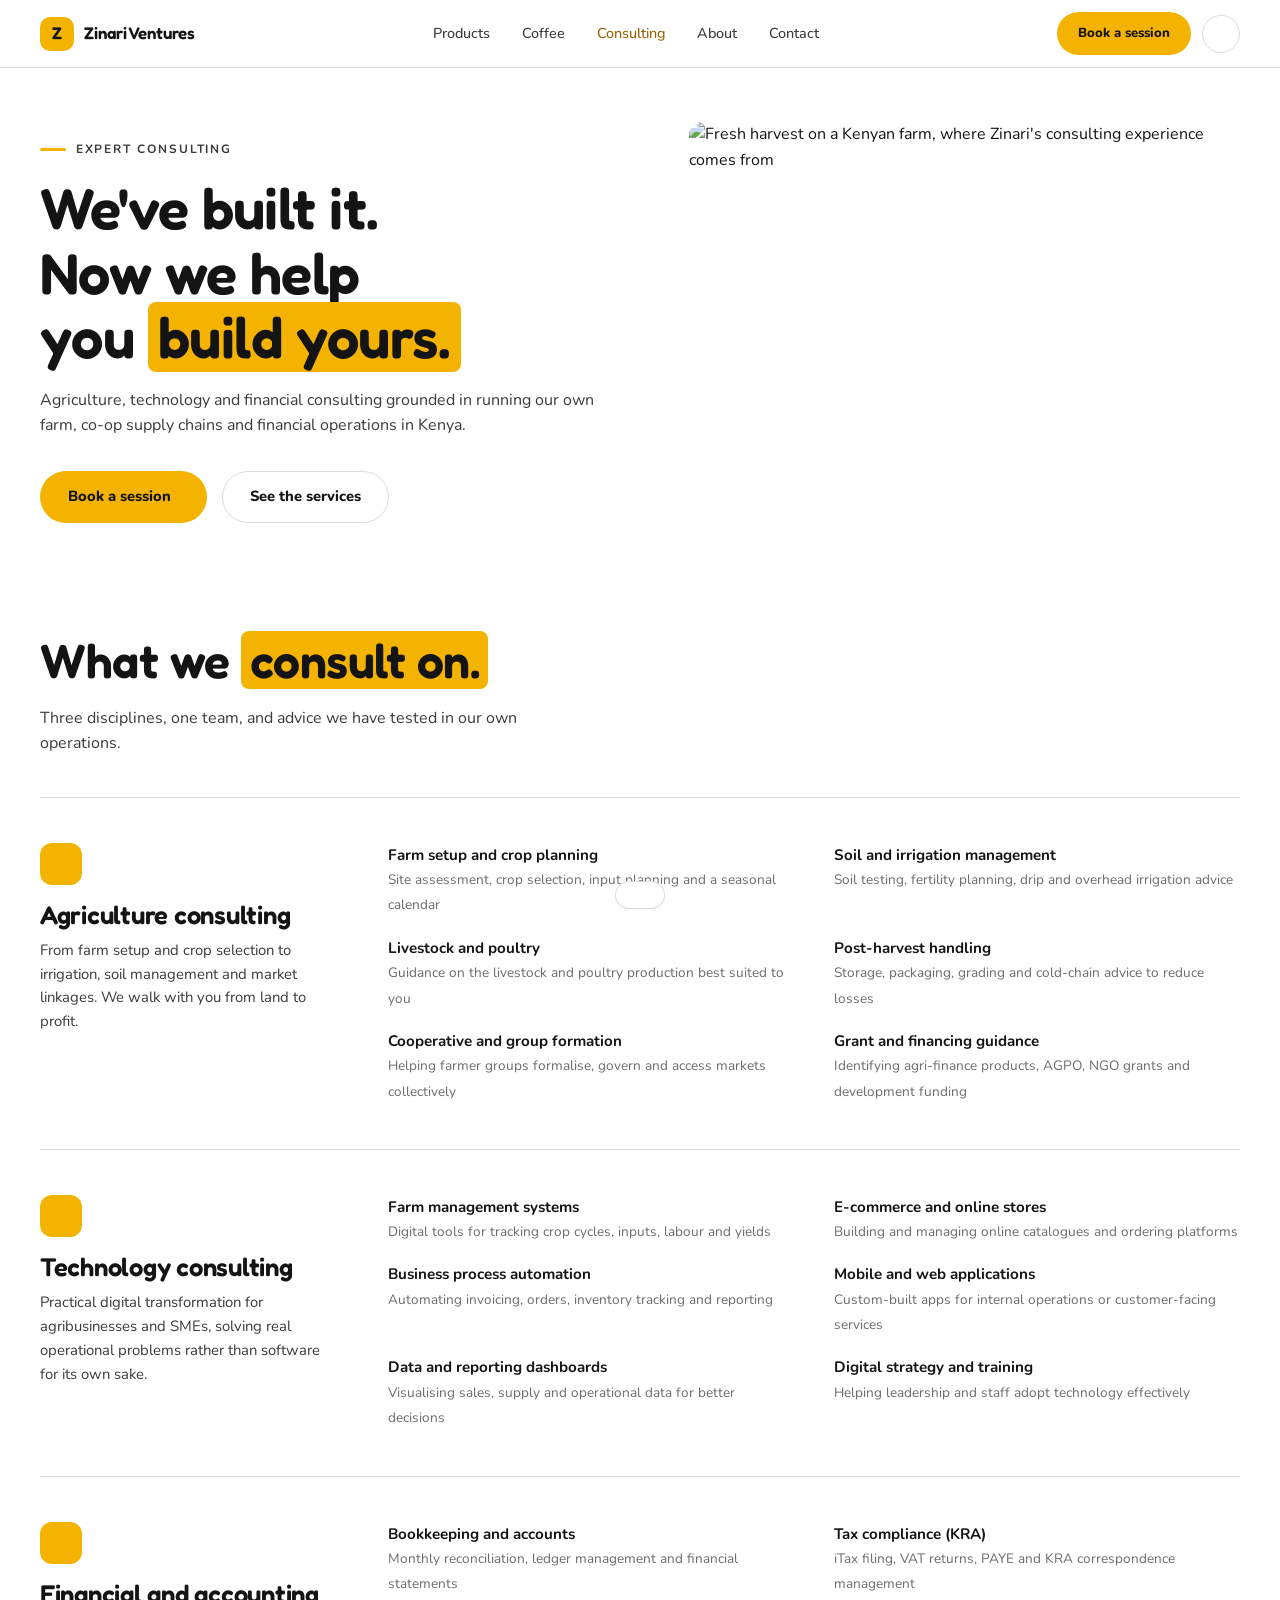
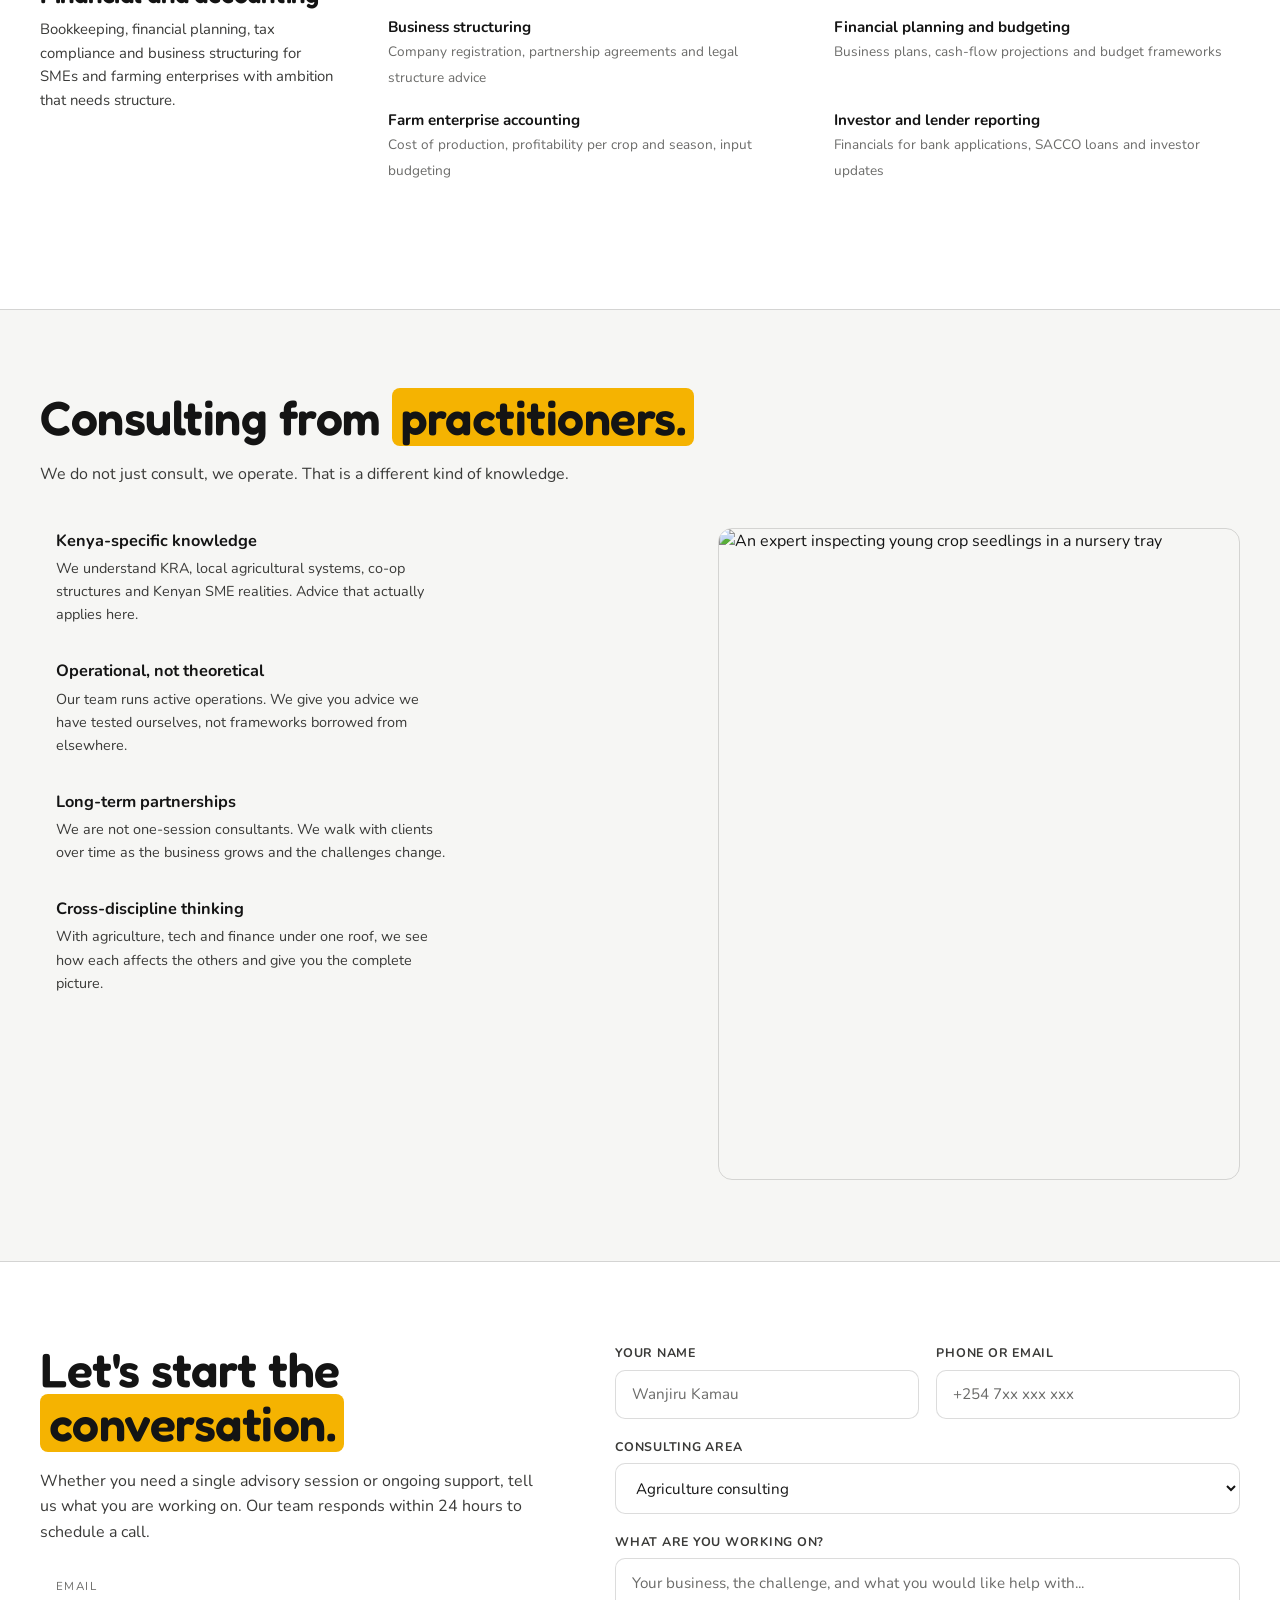
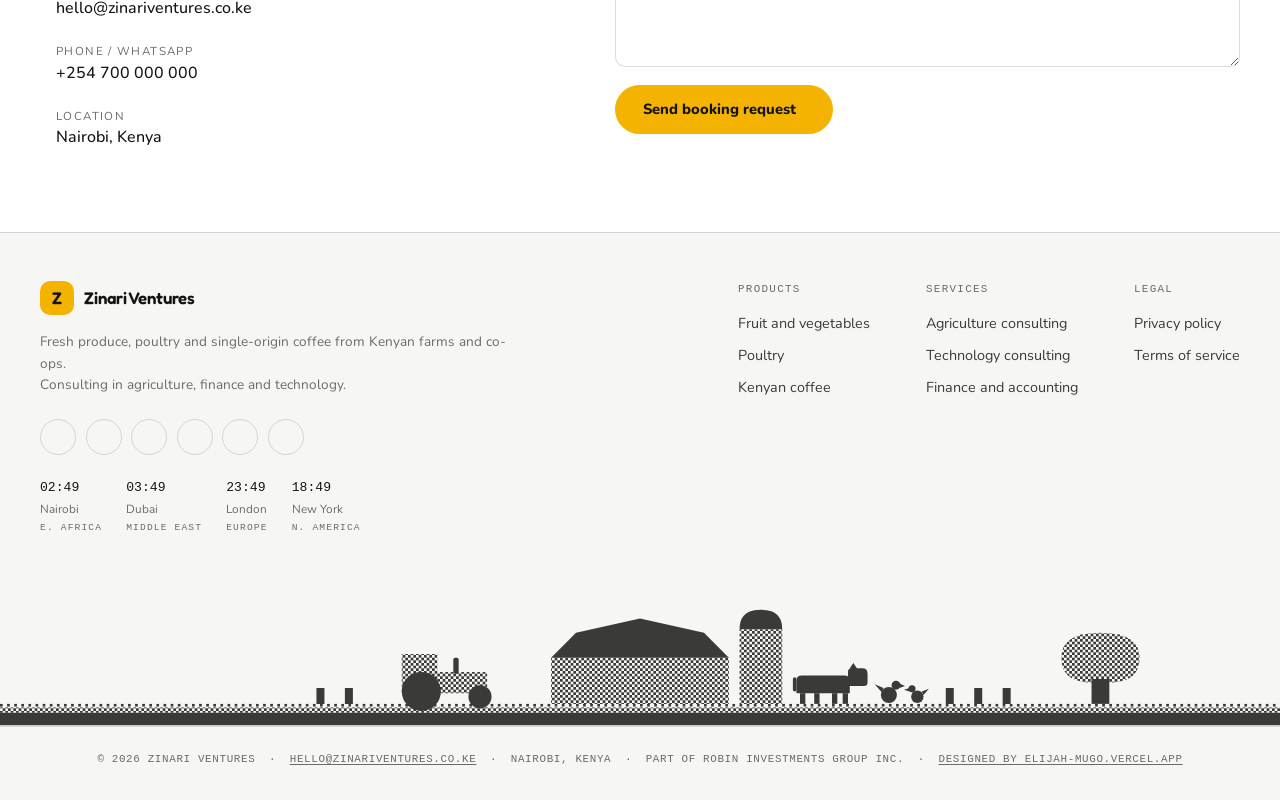
==== consulting.html @ 69c1999b "Zinari Ventures site: produce, coffee, consulting and shop pages Single-brand site with color-adapti" ====
<!DOCTYPE html>
<html lang="en" data-theme="light">
<head>
<meta charset="UTF-8">
<meta name="viewport" content="width=device-width, initial-scale=1.0">
<title>Expert Consulting | Zinari Ventures</title>
<meta name="description" content="Agriculture, technology and financial consulting from practitioners. Zinari Ventures runs its own farm, co-op supply chains and financial operations in Kenya.">
<meta property="og:title" content="Expert Consulting | Zinari Ventures">
<meta property="og:description" content="Agriculture, technology and financial consulting grounded in real Kenyan agribusiness experience.">
<link rel="icon" href="data:image/svg+xml,%3Csvg xmlns='http://www.w3.org/2000/svg' viewBox='0 0 32 32'%3E%3Crect width='32' height='32' rx='8' fill='%23141414'/%3E%3Ctext x='16' y='22' font-family='Georgia' font-size='18' fill='%23F5B301' text-anchor='middle'%3EZ%3C/text%3E%3C/svg%3E">
<link rel="preconnect" href="https://fonts.googleapis.com">
<link rel="preconnect" href="https://fonts.gstatic.com" crossorigin>
<link href="https://fonts.googleapis.com/css2?family=Anton&family=Fredoka:wght@500;600;700&family=Nunito:wght@400;600;700;800&display=swap" rel="stylesheet">
<script src="https://unpkg.com/@phosphor-icons/web"></script>
<link rel="stylesheet" href="styles.css">
</head>
<body>

<!-- NAV -->
<nav class="topbar">
  <div class="wrap nav-inner">
    <a href="index.html" class="nav-logo">
      <div class="nav-logo-mark">Z</div>
      <span class="nav-logo-text">Zinari Ventures</span>
    </a>
    <ul class="nav-links">
      <li><a href="products.html">Products</a></li>
      <li><a href="index.html#coffee">Coffee</a></li>
      <li><a href="consulting.html" class="active">Consulting</a></li>
      <li><a href="index.html#about">About</a></li>
      <li><a href="index.html#contact">Contact</a></li>
    </ul>
    <div class="nav-actions">
      <a href="#book" class="btn btn-fill" style="padding:0.6rem 1.25rem;font-size:0.82rem;">Book a session</a>
      <button class="icon-btn" onclick="toggleTheme()" aria-label="Toggle light and dark theme"><i class="ph ph-sun" id="themeIcon"></i></button>
      <button class="icon-btn hamburger" onclick="toggleMenu()" aria-label="Open menu"><i class="ph ph-list"></i></button>
    </div>
  </div>
</nav>

<div class="mobile-menu" id="mobileMenu">
  <a href="products.html">Products</a>
  <a href="index.html#coffee">Coffee</a>
  <a href="consulting.html">Consulting</a>
  <a href="index.html#about">About</a>
  <a href="index.html#contact">Contact</a>
</div>

<!-- PAGE HERO -->
<header class="page-hero" id="top">
  <div class="wrap page-hero-grid">
    <div>
      <div class="eyebrow rise">Expert consulting</div>
      <h1 class="rise">We've built it. Now we help you <span class="tick">build yours.</span></h1>
      <p class="lede rise">Agriculture, technology and financial consulting grounded in running our own farm, co-op supply chains and financial operations in Kenya.</p>
      <div class="hero-cta rise" style="display:flex;gap:0.9rem;margin-top:2rem;flex-wrap:wrap;">
        <a href="#book" class="btn btn-fill">Book a session <i class="ph ph-arrow-right"></i></a>
        <a href="#services" class="btn btn-ghost">See the services</a>
      </div>
    </div>
    <div class="page-hero-media rise">
      <img src="https://images.unsplash.com/photo-1669196741160-8fc1c0ca925b?auto=format&fit=crop&w=1200&h=900&q=80" alt="Fresh harvest on a Kenyan farm, where Zinari's consulting experience comes from">
    </div>
  </div>
</header>

<!-- DISCIPLINES -->
<section id="services" style="padding-top:clamp(2rem,5vh,3.5rem);">
  <div class="wrap">
    <h2 class="reveal">What we <span class="tick">consult on.</span></h2>
    <p class="lede reveal">Three disciplines, one team, and advice we have tested in our own operations.</p>
    <div style="margin-top:2.5rem;">
      <div class="disc reveal">
        <div class="disc-head">
          <span class="acc-icon"><i class="ph ph-plant"></i></span>
          <h2>Agriculture consulting</h2>
          <p>From farm setup and crop selection to irrigation, soil management and market linkages. We walk with you from land to profit.</p>
        </div>
        <div class="svc-grid">
          <div class="svc"><strong>Farm setup and crop planning</strong><span>Site assessment, crop selection, input planning and a seasonal calendar</span></div>
          <div class="svc"><strong>Soil and irrigation management</strong><span>Soil testing, fertility planning, drip and overhead irrigation advice</span></div>
          <div class="svc"><strong>Livestock and poultry</strong><span>Guidance on the livestock and poultry production best suited to you</span></div>
          <div class="svc"><strong>Post-harvest handling</strong><span>Storage, packaging, grading and cold-chain advice to reduce losses</span></div>
          <div class="svc"><strong>Cooperative and group formation</strong><span>Helping farmer groups formalise, govern and access markets collectively</span></div>
          <div class="svc"><strong>Grant and financing guidance</strong><span>Identifying agri-finance products, AGPO, NGO grants and development funding</span></div>
        </div>
      </div>
      <div class="disc reveal">
        <div class="disc-head">
          <span class="acc-icon"><i class="ph ph-laptop"></i></span>
          <h2>Technology consulting</h2>
          <p>Practical digital transformation for agribusinesses and SMEs, solving real operational problems rather than software for its own sake.</p>
        </div>
        <div class="svc-grid">
          <div class="svc"><strong>Farm management systems</strong><span>Digital tools for tracking crop cycles, inputs, labour and yields</span></div>
          <div class="svc"><strong>E-commerce and online stores</strong><span>Building and managing online catalogues and ordering platforms</span></div>
          <div class="svc"><strong>Business process automation</strong><span>Automating invoicing, orders, inventory tracking and reporting</span></div>
          <div class="svc"><strong>Mobile and web applications</strong><span>Custom-built apps for internal operations or customer-facing services</span></div>
          <div class="svc"><strong>Data and reporting dashboards</strong><span>Visualising sales, supply and operational data for better decisions</span></div>
          <div class="svc"><strong>Digital strategy and training</strong><span>Helping leadership and staff adopt technology effectively</span></div>
        </div>
      </div>
      <div class="disc reveal">
        <div class="disc-head">
          <span class="acc-icon"><i class="ph ph-calculator"></i></span>
          <h2>Financial and accounting</h2>
          <p>Bookkeeping, financial planning, tax compliance and business structuring for SMEs and farming enterprises with ambition that needs structure.</p>
        </div>
        <div class="svc-grid">
          <div class="svc"><strong>Bookkeeping and accounts</strong><span>Monthly reconciliation, ledger management and financial statements</span></div>
          <div class="svc"><strong>Tax compliance (KRA)</strong><span>iTax filing, VAT returns, PAYE and KRA correspondence management</span></div>
          <div class="svc"><strong>Business structuring</strong><span>Company registration, partnership agreements and legal structure advice</span></div>
          <div class="svc"><strong>Financial planning and budgeting</strong><span>Business plans, cash-flow projections and budget frameworks</span></div>
          <div class="svc"><strong>Farm enterprise accounting</strong><span>Cost of production, profitability per crop and season, input budgeting</span></div>
          <div class="svc"><strong>Investor and lender reporting</strong><span>Financials for bank applications, SACCO loans and investor updates</span></div>
        </div>
      </div>
    </div>
  </div>
</section>

<!-- WHY US -->
<section class="band">
  <div class="wrap">
    <h2 class="reveal">Consulting from <span class="tick">practitioners.</span></h2>
    <p class="lede reveal">We do not just consult, we operate. That is a different kind of knowledge.</p>
    <div class="why-split">
      <div class="why-grid">
        <div class="why reveal"><i class="ph ph-globe-hemisphere-east"></i><div><strong>Kenya-specific knowledge</strong><p>We understand KRA, local agricultural systems, co-op structures and Kenyan SME realities. Advice that actually applies here.</p></div></div>
        <div class="why reveal"><i class="ph ph-wrench"></i><div><strong>Operational, not theoretical</strong><p>Our team runs active operations. We give you advice we have tested ourselves, not frameworks borrowed from elsewhere.</p></div></div>
        <div class="why reveal"><i class="ph ph-users-three"></i><div><strong>Long-term partnerships</strong><p>We are not one-session consultants. We walk with clients over time as the business grows and the challenges change.</p></div></div>
        <div class="why reveal"><i class="ph ph-circles-three-plus"></i><div><strong>Cross-discipline thinking</strong><p>With agriculture, tech and finance under one roof, we see how each affects the others and give you the complete picture.</p></div></div>
      </div>
      <div class="why-media reveal">
        <img src="https://images.unsplash.com/photo-1530836369250-ef72a3f5cda8?auto=format&fit=crop&w=900&h=1100&q=80" alt="An expert inspecting young crop seedlings in a nursery tray" loading="lazy">
      </div>
    </div>
  </div>
</section>

<!-- BOOKING -->
<section id="book">
  <div class="wrap book-grid">
    <div>
      <h2 class="reveal">Let's start the <span class="tick">conversation.</span></h2>
      <p class="lede reveal">Whether you need a single advisory session or ongoing support, tell us what you are working on. Our team responds within 24 hours to schedule a call.</p>
      <div class="contact-list reveal">
        <div class="contact-item"><i class="ph ph-envelope-simple"></i><div><small>Email</small><span>hello@zinariventures.co.ke</span></div></div>
        <div class="contact-item"><i class="ph ph-whatsapp-logo"></i><div><small>Phone / WhatsApp</small><span>+254 700 000 000</span></div></div>
        <div class="contact-item"><i class="ph ph-map-pin"></i><div><small>Location</small><span>Nairobi, Kenya</span></div></div>
      </div>
    </div>
    <form class="reveal" onsubmit="return handleBooking(event)">
      <div class="form-row">
        <div class="field" id="b-f-name">
          <label for="b-name">Your name</label>
          <input id="b-name" type="text" placeholder="Wanjiru Kamau" autocomplete="name">
          <span class="err">Please enter your name.</span>
        </div>
        <div class="field" id="b-f-contact">
          <label for="b-contact">Phone or email</label>
          <input id="b-contact" type="text" placeholder="+254 7xx xxx xxx" autocomplete="tel">
          <span class="err">We need a way to reach you.</span>
        </div>
      </div>
      <div class="field">
        <label for="b-area">Consulting area</label>
        <select id="b-area">
          <option>Agriculture consulting</option>
          <option>Technology consulting</option>
          <option>Financial and accounting</option>
          <option>Not sure yet</option>
        </select>
      </div>
      <div class="field">
        <label for="b-message">What are you working on?</label>
        <textarea id="b-message" rows="4" placeholder="Your business, the challenge, and what you would like help with..."></textarea>
      </div>
      <button type="submit" class="btn btn-fill" style="align-self:flex-start;">Send booking request <i class="ph ph-paper-plane-tilt"></i></button>
    </form>
  </div>
</section>

<!-- FOOTER -->
<footer>
  <div class="wrap ftr-top">
    <div class="ftr-brand">
      <a href="index.html" class="nav-logo">
        <div class="nav-logo-mark">Z</div>
        <span class="nav-logo-text">Zinari Ventures</span>
      </a>
      <div>
        <p class="ftr-note">Fresh produce, poultry and single-origin coffee from Kenyan farms and co-ops.</p>
        <p class="ftr-note">Consulting in agriculture, finance and technology.</p>
      </div>
      <div class="ftr-social" aria-label="Social media">
        <a href="#" aria-label="Facebook"><i class="ph ph-facebook-logo"></i></a>
        <a href="#" aria-label="Instagram"><i class="ph ph-instagram-logo"></i></a>
        <a href="#" aria-label="X"><i class="ph ph-x-logo"></i></a>
        <a href="#" aria-label="TikTok"><i class="ph ph-tiktok-logo"></i></a>
        <a href="#" aria-label="LinkedIn"><i class="ph ph-linkedin-logo"></i></a>
        <a href="https://wa.me/254700000000" target="_blank" rel="noopener" aria-label="WhatsApp"><i class="ph ph-whatsapp-logo"></i></a>
      </div>
      <ul class="ftr-clocks" aria-label="Local time in our markets">
        <li class="ftr-clock">
          <span class="clock-time" data-tz="Africa/Nairobi">--:--</span>
          <span class="clock-city">Nairobi</span>
          <span class="clock-zone">E. Africa</span>
        </li>
        <li class="ftr-clock">
          <span class="clock-time" data-tz="Asia/Dubai">--:--</span>
          <span class="clock-city">Dubai</span>
          <span class="clock-zone">Middle East</span>
        </li>
        <li class="ftr-clock">
          <span class="clock-time" data-tz="Europe/London">--:--</span>
          <span class="clock-city">London</span>
          <span class="clock-zone">Europe</span>
        </li>
        <li class="ftr-clock">
          <span class="clock-time" data-tz="America/New_York">--:--</span>
          <span class="clock-city">New York</span>
          <span class="clock-zone">N. America</span>
        </li>
      </ul>
    </div>
    <nav class="ftr-cols" aria-label="Footer">
      <div class="ftr-col">
        <span class="ftr-label">Products</span>
        <a href="products.html">Fruit and vegetables</a>
        <a href="products.html">Poultry</a>
        <a href="index.html#coffee">Kenyan coffee</a>
      </div>
      <div class="ftr-col">
        <span class="ftr-label">Services</span>
        <a href="#services">Agriculture consulting</a>
        <a href="#services">Technology consulting</a>
        <a href="#services">Finance and accounting</a>
      </div>
      <div class="ftr-col">
        <span class="ftr-label">Legal</span>
        <a href="pages/privacy.html">Privacy policy</a>
        <a href="pages/terms.html">Terms of service</a>
      </div>
    </nav>
  </div>
  <div class="ftr-scene" aria-hidden="true">
    <svg viewBox="0 0 1440 160" preserveAspectRatio="xMidYMax slice" xmlns="http://www.w3.org/2000/svg" role="presentation" focusable="false">
      <defs>
        <pattern id="dz50" width="6" height="6" patternUnits="userSpaceOnUse">
          <rect width="3" height="3" fill="currentColor"/><rect x="3" y="3" width="3" height="3" fill="currentColor"/>
        </pattern>
        <pattern id="dz25" width="8" height="8" patternUnits="userSpaceOnUse">
          <rect width="3" height="3" fill="currentColor"/>
        </pattern>
      </defs>
      <rect x="0" y="134" width="1440" height="6" fill="url(#dz25)"/>
      <rect x="0" y="140" width="1440" height="6" fill="url(#dz50)"/>
      <rect x="0" y="146" width="1440" height="14" fill="currentColor"/>
      <path fill="currentColor" d="M356,136 V118 h9 V136 Z M388,136 V118 h9 V136 Z"/>
      <path fill="url(#dz50)" d="M452,124 V80 H492 V100 H548 V124 Z"/>
      <rect x="510" y="84" width="6" height="18" rx="2" fill="currentColor"/>
      <circle cx="474" cy="122" r="22" fill="currentColor"/>
      <circle cx="540" cy="128" r="13" fill="currentColor"/>
      <path fill="url(#dz50)" d="M620,136 V84 H820 V136 Z"/>
      <path fill="currentColor" d="M620,84 L648,56 L720,40 L792,56 L820,84 Z"/>
      <path fill="url(#dz50)" d="M832,136 V52 H880 V136 Z"/>
      <path fill="currentColor" d="M832,52 Q832,30 856,30 Q880,30 880,52 Z"/>
      <path fill="currentColor" d="M896,124 V110 Q896,104 902,104 H950 Q956,104 956,110 V124 Z M954,116 V100 Q954,96 958,96 H970 Q976,96 976,102 V112 Q976,116 972,116 Z M956,96 L960,90 L964,96 Z"/>
      <rect x="892" y="106" width="4" height="16" rx="2" fill="currentColor"/>
      <rect x="900" y="124" width="6" height="12" fill="currentColor"/>
      <rect x="916" y="124" width="6" height="12" fill="currentColor"/>
      <rect x="936" y="124" width="6" height="12" fill="currentColor"/>
      <rect x="948" y="124" width="6" height="12" fill="currentColor"/>
      <circle cx="1000" cy="126" r="9" fill="currentColor"/>
      <circle cx="1008" cy="115" r="5" fill="currentColor"/>
      <path fill="currentColor" d="M1012,113 L1018,116 L1012,118 Z M992,123 L984,114 L994,118 Z"/>
      <circle cx="1032" cy="128" r="7" fill="currentColor"/>
      <circle cx="1026" cy="119" r="4" fill="currentColor"/>
      <path fill="currentColor" d="M1023,118 L1017,120 L1023,122 Z M1039,126 L1045,119 L1037,122 Z"/>
      <path fill="currentColor" d="M1064,136 V118 h9 V136 Z M1096,136 V118 h9 V136 Z M1128,136 V118 h9 V136 Z"/>
      <path fill="url(#dz50)" d="M1224,112 Q1194,110 1194,84 Q1194,56 1238,56 Q1282,56 1282,84 Q1282,110 1252,112 Z"/>
      <rect x="1228" y="108" width="20" height="28" fill="currentColor"/>
    </svg>
  </div>
  <div class="wrap ftr-bottom">
    <span>© <span id="year">2026</span> Zinari Ventures</span>
    <span class="sep">·</span>
    <a href="mailto:hello@zinariventures.co.ke">hello@zinariventures.co.ke</a>
    <span class="sep">·</span>
    <span>Nairobi, Kenya</span>
    <span class="sep">·</span>
    <span>Part of Robin Investments Group Inc.</span>
    <span class="sep">·</span>
    <a href="https://elijah-mugo.vercel.app" target="_blank" rel="noopener">Designed by elijah-mugo.vercel.app</a>
  </div>
</footer>

<div class="toast" id="toast" role="status"></div>

<script src="app.js"></script>
<script>
/* Booking form: inline validation, then WhatsApp handoff */
function handleBooking(e) {
  e.preventDefault();
  const name = document.getElementById('b-name').value.trim();
  const contact = document.getElementById('b-contact').value.trim();
  const area = document.getElementById('b-area').value;
  const message = document.getElementById('b-message').value.trim();

  document.getElementById('b-f-name').classList.toggle('invalid', !name);
  document.getElementById('b-f-contact').classList.toggle('invalid', !contact);
  if (!name || !contact) return false;

  const text = ['Hello Zinari Ventures! I would like to book a consulting session.', '', 'Name: ' + name, 'Contact: ' + contact, 'Area: ' + area, message ? '\n' + message : ''].join('\n');
  window.open('https://wa.me/254700000000?text=' + encodeURIComponent(text), '_blank');
  showToast('Redirecting to WhatsApp');
  return false;
}
</script>
</body>
</html>
---- styles.css ----
/* ============================================================
   ZINARI VENTURES.
   Theme: black and yellow, dual-mode (white light default / near-black dark).
   --accent is yellow for fills and bars (always with black ink on top);
   --accent-text is deep amber for yellow-toned text and icons on light
   ground, so small text keeps WCAG AA. Hero carries its own per-produce
   palette and is independent of these tokens.
   Shape rule: containers 14px, interactive elements pill, inputs 10px.
   ============================================================ */

:root[data-theme="light"] {
  --bg: #FFFFFF;
  --bg-2: #F6F6F4;
  --surface: #FFFFFF;
  --text: #141414;
  --text-dim: #3A3A38;
  --text-muted: #6B6B69;
  --line: rgba(20,20,20,0.15);
  --accent: #F5B301;
  --accent-strong: #D89B00;
  --accent-text: #946200;
  --accent-ink: #141414;
  --err: #B3372B;
  --scrim: linear-gradient(180deg, rgba(20,20,20,0.0) 30%, rgba(20,20,20,0.8) 100%);
}
:root[data-theme="dark"] {
  --bg: #131313;
  --bg-2: #191919;
  --surface: #1F1F1E;
  --text: #F2F2EF;
  --text-dim: #C8C8C4;
  --text-muted: #979792;
  --line: rgba(242,242,239,0.13);
  --accent: #FFC933;
  --accent-strong: #FFD75E;
  --accent-text: #FFC933;
  --accent-ink: #191100;
  --err: #E8705C;
  --scrim: linear-gradient(180deg, rgba(19,19,19,0.05) 30%, rgba(19,19,19,0.88) 100%);
}

* { margin: 0; padding: 0; box-sizing: border-box; }
html { scroll-behavior: smooth; }
body {
  background: var(--bg);
  color: var(--text);
  font-family: 'Nunito', system-ui, sans-serif;
  font-size: 1rem;
  line-height: 1.6;
  -webkit-font-smoothing: antialiased;
  transition: background 0.35s, color 0.35s;
}
img { max-width: 100%; display: block; }
a { color: inherit; }
::selection { background: var(--accent); color: var(--accent-ink); }

.wrap { max-width: 1280px; margin: 0 auto; padding: 0 clamp(1.25rem, 4vw, 2.5rem); }

h1, h2, h3 {
  font-family: 'Fredoka', 'Nunito', sans-serif;
  font-weight: 600;
  letter-spacing: -0.01em;
  line-height: 1.12;
  text-wrap: balance;
}
h2 { font-size: clamp(1.9rem, 4.2vw, 3rem); }
.sr-only {
  position: absolute; width: 1px; height: 1px; padding: 0; margin: -1px;
  overflow: hidden; clip: rect(0 0 0 0); white-space: nowrap; border: 0;
}
h2 .tick {
  color: var(--accent-ink); background: var(--accent);
  padding: 0 0.18em; border-radius: 8px;
  box-decoration-break: clone; -webkit-box-decoration-break: clone;
}
.lede { color: var(--text-dim); max-width: 56ch; margin-top: 1.1rem; }

.eyebrow {
  display: inline-flex; align-items: center; gap: 0.6rem;
  font-size: 0.75rem; font-weight: 700; letter-spacing: 0.16em; text-transform: uppercase;
  color: var(--text-dim); margin-bottom: 1.1rem;
}
.eyebrow::before { content: ''; width: 26px; height: 3px; background: var(--accent); border-radius: 2px; }

/* Buttons: pill, tactile, AA contrast both themes */
.btn {
  display: inline-flex; align-items: center; gap: 0.5rem;
  padding: 0.85rem 1.7rem; border-radius: 999px;
  font-family: 'Nunito', sans-serif; font-weight: 800; font-size: 0.92rem;
  text-decoration: none; cursor: pointer; border: 1px solid transparent;
  transition: transform 0.2s, background 0.25s, border-color 0.25s, color 0.25s;
  white-space: nowrap;
}
.btn:active { transform: translateY(1px) scale(0.98); }
.btn:focus-visible, a:focus-visible, button:focus-visible, input:focus-visible, select:focus-visible, textarea:focus-visible {
  outline: 2px solid var(--accent-text); outline-offset: 3px;
}
.btn-fill { background: var(--accent); color: var(--accent-ink); }
.btn-fill:hover { background: var(--accent-strong); transform: translateY(-2px); }
.btn-ghost { border-color: var(--line); color: var(--text); }
.btn-ghost:hover { border-color: var(--accent); color: var(--accent-text); transform: translateY(-2px); }

/* ---------- NAV ---------- */
.topbar {
  position: fixed; top: 0; left: 0; right: 0; z-index: 50;
  height: 68px; display: flex; align-items: center;
  background: color-mix(in srgb, var(--bg) 82%, transparent);
  backdrop-filter: blur(14px); -webkit-backdrop-filter: blur(14px);
  border-bottom: 1px solid var(--line);
}
@media (max-width: 559px) { .nav-actions .btn { display: none; } }
.nav-inner { display: flex; align-items: center; justify-content: space-between; width: 100%; }
.nav-logo { display: flex; align-items: center; gap: 0.65rem; text-decoration: none; }
.nav-logo-mark {
  width: 34px; height: 34px; border-radius: 10px;
  background: var(--accent); color: var(--accent-ink);
  display: grid; place-items: center;
  font-family: 'Fredoka', sans-serif; font-weight: 600; font-size: 1.05rem;
}
.nav-logo-text { font-family: 'Fredoka', sans-serif; font-weight: 600; font-size: 1.05rem; }
.nav-links { display: flex; gap: 2rem; list-style: none; }
.nav-links a {
  text-decoration: none; font-size: 0.9rem; font-weight: 500; color: var(--text-dim);
  transition: color 0.2s;
}
.nav-links a:hover, .nav-links a.active { color: var(--text); }
.nav-links a.active { color: var(--accent-text); }
.nav-actions { display: flex; align-items: center; gap: 0.7rem; }
.icon-btn {
  width: 38px; height: 38px; border-radius: 999px; border: 1px solid var(--line);
  background: none; color: var(--text); cursor: pointer;
  display: grid; place-items: center; font-size: 1.05rem;
  transition: border-color 0.2s, color 0.2s;
}
.icon-btn:hover { border-color: var(--accent); color: var(--accent-text); }
.hamburger { display: none; }

.mobile-menu {
  position: fixed; inset: 68px 0 auto 0; z-index: 49;
  background: var(--bg); border-bottom: 1px solid var(--line);
  display: none; flex-direction: column; padding: 1rem 1.5rem 1.5rem;
}
.mobile-menu.open { display: flex; }
.mobile-menu a {
  text-decoration: none; padding: 0.85rem 0; font-weight: 500;
  border-bottom: 1px solid var(--line); color: var(--text);
}
.mobile-menu a:last-child { border-bottom: none; }

/* ---------- HERO (mobile first) ----------
   Full-bleed poster: giant produce name behind an oversized photo.
   Background and ink retint per produce; every bg/ink pair in the
   PRODUCE data holds WCAG AA contrast, muted text capped at 90% ink. */
.hero {
  position: relative;
  background: var(--p-bg, #274D25);
  color: var(--p-ink, #F2F0E6);
  padding-top: 68px;
}
.hero-stage {
  position: relative;
  min-height: 66dvh;
  display: grid; place-items: center;
  overflow: hidden;
}
.hero-word {
  position: absolute; inset: 0;
  display: grid; place-items: center;
  font-family: 'Anton', sans-serif;
  text-transform: uppercase;
  letter-spacing: 0.02em;
  line-height: 1;
  color: var(--p-ink);
  white-space: nowrap;
  user-select: none;
}
.hero-photo {
  position: relative; z-index: 1;
  width: min(74vw, 56dvh);
  aspect-ratio: 1;
  margin-top: 9dvh;
}
.hero-photo img {
  width: 100%; height: 100%; object-fit: cover; border-radius: 50%;
  box-shadow: 0 42px 90px -30px rgba(0,0,0,0.55);
}
.hero-stage.swapping .hero-photo img { opacity: 0; transform: scale(0.95); }
.hero-stage.swapping .hero-word { opacity: 0; }
@media (prefers-reduced-motion: no-preference) {
  .hero { transition: background-color 0.7s ease, color 0.7s ease; }
  .hero-photo img { transition: opacity 0.35s ease, transform 0.35s ease; }
  .hero-word { transition: opacity 0.35s ease; }
}
.hero-foot {
  display: flex; flex-direction: column; gap: 1.5rem;
  padding-top: 1.6rem; padding-bottom: 2.2rem;
}
.hero-meta { font-size: 0.82rem; text-transform: uppercase; letter-spacing: 0.14em; color: color-mix(in srgb, var(--p-ink) 90%, transparent); }
.hero-meta strong { font-weight: 700; color: var(--p-ink); }
.hero-tag { margin-top: 0.5rem; max-width: 38ch; font-size: 0.98rem; color: color-mix(in srgb, var(--p-ink) 90%, transparent); }
.hero-actions { display: flex; align-items: center; gap: 0.9rem; flex-wrap: wrap; }
.btn-ink { background: var(--p-ink); color: var(--p-bg); }
.btn-ink:hover { transform: translateY(-2px); }
.hero :focus-visible { outline: 2px solid var(--p-ink); outline-offset: 3px; }

@media (min-width: 768px) {
  .hero-stage { min-height: 68dvh; }
  .hero-photo { width: min(44vw, 60dvh); margin-top: 10dvh; }
  .hero-foot {
    flex-direction: row; align-items: flex-end; justify-content: space-between;
    padding-bottom: 2.6rem;
  }
}

/* Entry animation (hero only, staggered) */
@media (prefers-reduced-motion: no-preference) {
  .rise { opacity: 0; transform: translateY(22px); animation: rise 0.8s cubic-bezier(0.16,1,0.3,1) forwards; }
  .rise:nth-child(2) { animation-delay: 0.1s; }
  .rise:nth-child(3) { animation-delay: 0.2s; }
  .rise:nth-child(4) { animation-delay: 0.3s; }
  @keyframes rise { to { opacity: 1; transform: none; } }
  .reveal { opacity: 0; transform: translateY(26px); transition: opacity 0.7s cubic-bezier(0.16,1,0.3,1), transform 0.7s cubic-bezier(0.16,1,0.3,1); }
  .reveal.in { opacity: 1; transform: none; }
}

/* ---------- SECTIONS ---------- */
section { padding: clamp(4rem, 9vh, 7rem) 0; }

/* Bento: 3 items, 3 asymmetric cells, image-backed */
.bento {
  display: grid; grid-template-columns: 1.35fr 1fr; grid-template-rows: auto auto;
  gap: 1.2rem; margin-top: 3rem;
}
.cell {
  position: relative; border-radius: 14px; overflow: hidden;
  border: 1px solid var(--line); text-decoration: none; color: var(--text);
  min-height: 240px; display: flex; align-items: flex-end;
  transition: transform 0.3s, border-color 0.3s;
}
.cell:hover { transform: translateY(-5px); border-color: var(--accent); }
.cell img { position: absolute; inset: 0; width: 100%; height: 100%; object-fit: cover; }
.cell::after { content: ''; position: absolute; inset: 0; background: var(--scrim); }
.cell-body { position: relative; z-index: 1; padding: 1.8rem; }
.cell-body i { font-size: 1.7rem; color: var(--accent-strong); }
:root[data-theme="light"] .cell-body i,
:root[data-theme="light"] .cell-body h3,
:root[data-theme="light"] .cell-body p { color: #F7F5F1; }
:root[data-theme="light"] .cell-body i { color: #FFC933; }
.cell-body h3 { font-size: 1.35rem; margin: 0.6rem 0 0.35rem; color: #F2EFEA; }
.cell-body p { font-size: 0.9rem; color: rgba(242,239,234,0.82); max-width: 40ch; }
.cell-tall { grid-row: span 2; min-height: 500px; }
.cell-plain { background: var(--surface); }
.cell-plain::after { display: none; }
.cell-plain .cell-body h3 { color: var(--text); }
.cell-plain .cell-body p { color: var(--text-dim); }
.cell-plain .cell-body i { color: var(--accent-text); }

/* Produce: horizontal scroll-snap rail */
.rail-head { display: flex; align-items: flex-end; justify-content: space-between; gap: 2rem; flex-wrap: wrap; }
.rail {
  display: flex; gap: 1.1rem; margin-top: 2.5rem;
  overflow-x: auto; scroll-snap-type: x mandatory; padding-bottom: 1rem;
  scrollbar-width: thin; scrollbar-color: var(--line) transparent;
}
.rail-card {
  flex: 0 0 218px; scroll-snap-align: start;
  background: var(--surface); border: 1px solid var(--line); border-radius: 14px;
  overflow: hidden; transition: transform 0.3s, border-color 0.3s;
}
.rail-card:hover { transform: translateY(-4px); border-color: var(--accent); }
.rail-card img { height: 150px; width: 100%; object-fit: cover; }
.rail-card .body { padding: 1rem 1.1rem 1.2rem; }
.rail-card strong { font-family: 'Fredoka', sans-serif; font-weight: 500; font-size: 1.05rem; }
.rail-card span { display: block; font-size: 0.8rem; color: var(--text-muted); margin-top: 0.2rem; }

/* Coffee: same theme family, deeper tint (no theme flip) */
.coffee { background: var(--bg-2); border-top: 1px solid var(--line); border-bottom: 1px solid var(--line); }
.coffee-grid { display: grid; grid-template-columns: 1fr 1fr; gap: clamp(2.5rem, 5vw, 5rem); align-items: center; }
.coffee-media { border-radius: 14px; overflow: hidden; aspect-ratio: 4 / 3; }
.coffee-media img { width: 100%; height: 100%; object-fit: cover; }
.regions { margin-top: 2.2rem; display: grid; grid-template-columns: 1fr 1fr; gap: 1.4rem 2.5rem; }
.region { border-top: 2px solid var(--line); padding-top: 0.9rem; }
.region:hover { border-top-color: var(--accent); }
.region strong { font-family: 'Fredoka', sans-serif; font-weight: 500; }
.region span { display: block; font-size: 0.84rem; color: var(--text-muted); margin-top: 0.15rem; }

/* About / stats: no cards, hairline stat row */
.about-grid { display: grid; grid-template-columns: 1.1fr 0.9fr; gap: clamp(2.5rem, 5vw, 5rem); align-items: center; }
.stats { display: grid; grid-template-columns: 1fr 1fr; gap: 2.2rem 2.5rem; }
.stat { border-left: 2px solid var(--line); padding-left: 1.2rem; }
.stat b {
  font-family: 'Fredoka', sans-serif; font-weight: 600; font-size: 2.4rem;
  font-variant-numeric: tabular-nums; color: var(--accent-text); display: block; line-height: 1.1;
}
.stat span { font-size: 0.86rem; color: var(--text-dim); }

/* Contact */
.contact { background: var(--bg-2); border-top: 1px solid var(--line); }
.contact-grid { display: grid; grid-template-columns: 1fr 1fr; gap: clamp(2.5rem, 5vw, 5rem); align-items: start; }
.contact-list { margin-top: 2rem; display: flex; flex-direction: column; gap: 1.3rem; }
.contact-item { display: flex; gap: 1rem; align-items: flex-start; }
.contact-item i { color: var(--accent-text); font-size: 1.25rem; margin-top: 0.15rem; }
.contact-item small { display: block; font-size: 0.72rem; letter-spacing: 0.12em; text-transform: uppercase; color: var(--text-muted); }
.contact-item span { font-weight: 500; }

form { display: flex; flex-direction: column; gap: 1.1rem; }
.form-row { display: grid; grid-template-columns: 1fr 1fr; gap: 1.1rem; }
.field { display: flex; flex-direction: column; gap: 0.4rem; }
.field label { font-size: 0.78rem; font-weight: 700; letter-spacing: 0.06em; text-transform: uppercase; color: var(--text-dim); }
.field input, .field select, .field textarea {
  background: var(--surface); border: 1px solid var(--line); border-radius: 10px;
  padding: 0.85rem 1rem; color: var(--text);
  font-family: 'Nunito', sans-serif; font-size: 0.95rem;
  transition: border-color 0.25s;
}
.field input::placeholder, .field textarea::placeholder { color: var(--text-muted); }
.field input:focus, .field select:focus, .field textarea:focus { border-color: var(--accent-text); outline: none; }
.field textarea { resize: vertical; }
.field .err { display: none; font-size: 0.8rem; color: var(--err); }
.field.invalid input { border-color: var(--err); }
.field.invalid .err { display: block; }

.toast {
  position: fixed; bottom: 1.5rem; left: 50%; transform: translate(-50%, 120%);
  background: var(--surface); border: 1px solid var(--line); border-radius: 999px;
  padding: 0.8rem 1.5rem; font-size: 0.9rem; z-index: 60;
  transition: transform 0.4s cubic-bezier(0.16,1,0.3,1);
}
.toast.show { transform: translate(-50%, 0); }

/* Footer: light precision footer (mobile first).
   Brand column with notes and world clocks, right link columns with
   mono uppercase labels, centered mono bottom bar. */
footer {
  background: var(--bg-2);
  border-top: 1px solid var(--line);
  padding: 3rem 0 2rem;
}
.ftr-top { display: grid; grid-template-columns: 1fr; gap: 2.5rem; }
.ftr-brand { display: flex; flex-direction: column; gap: 1rem; max-width: 30rem; }
.ftr-note { font-size: 0.85rem; line-height: 1.6; color: var(--text-muted); }
.ftr-clocks { list-style: none; display: flex; flex-wrap: wrap; gap: 1.5rem; margin-top: 0.4rem; padding: 0; }
.ftr-clock { display: flex; flex-direction: column; gap: 0.1rem; }
.clock-time {
  font-family: ui-monospace, 'Cascadia Mono', Consolas, monospace;
  font-size: 0.82rem; font-variant-numeric: tabular-nums; color: var(--text);
}
.clock-city { font-size: 0.74rem; color: var(--text-muted); }
.clock-zone {
  font-family: ui-monospace, 'Cascadia Mono', Consolas, monospace;
  font-size: 0.6rem; letter-spacing: 0.12em; text-transform: uppercase; color: var(--text-muted);
}
.ftr-cols { display: grid; grid-template-columns: 1fr 1fr; gap: 2rem; }
.ftr-col { display: flex; flex-direction: column; gap: 0.55rem; }
.ftr-label {
  font-family: ui-monospace, 'Cascadia Mono', Consolas, monospace;
  font-size: 0.68rem; letter-spacing: 0.12em; text-transform: uppercase;
  color: var(--text-muted); margin-bottom: 0.3rem;
}
.ftr-col a { font-size: 0.9rem; color: var(--text-dim); text-decoration: none; transition: color 0.2s; }
.ftr-col a:hover { color: var(--accent-text); }
.ftr-bottom {
  margin-top: 3rem; padding-top: 1.5rem; border-top: 1px solid var(--line);
  display: flex; justify-content: center; align-items: center; gap: 0.85rem; flex-wrap: wrap;
  font-family: ui-monospace, 'Cascadia Mono', Consolas, monospace;
  font-size: 0.68rem; letter-spacing: 0.06em; text-transform: uppercase;
  color: var(--text-muted); text-align: center;
}
.ftr-bottom .sep { color: var(--accent-text); }
.ftr-bottom a { color: inherit; text-decoration: underline; text-underline-offset: 2px; }
.ftr-bottom a:hover { color: var(--accent-text); }
@media (min-width: 768px) {
  .ftr-top { grid-template-columns: 1.3fr 1fr; }
  .ftr-cols { display: flex; gap: 3.5rem; justify-content: flex-end; }
}

/* Tinted band (same theme family, no inversion) */
.band { background: var(--bg-2); border-top: 1px solid var(--line); border-bottom: 1px solid var(--line); }

/* Process: numbered-free vertical steps, icon badges */
.steps { margin-top: 2.5rem; display: flex; flex-direction: column; }
.step { display: grid; grid-template-columns: auto 1fr; gap: 1.2rem; padding: 1.5rem 0; border-top: 1px solid var(--line); align-items: start; }
.step-badge {
  width: 46px; height: 46px; border-radius: 50%;
  background: var(--accent); color: var(--accent-ink);
  display: grid; place-items: center; font-size: 1.3rem;
}
.step h3 { font-size: 1.15rem; }
.step p { color: var(--text-dim); font-size: 0.93rem; max-width: 62ch; margin-top: 0.3rem; }

/* Grades: one wide + two, never three equal */
.grades { margin-top: 3rem; display: grid; gap: 1.2rem; }
.grade { border: 1px solid var(--line); border-radius: 14px; background: var(--surface); padding: 1.5rem; }
.grade b { font-family: 'Fredoka', sans-serif; font-weight: 600; font-size: 1.9rem; color: var(--accent-text); display: block; }
.grade small { display: block; font-size: 0.78rem; font-weight: 700; letter-spacing: 0.08em; text-transform: uppercase; color: var(--text-muted); margin: 0.2rem 0 0.6rem; }
.grade p { font-size: 0.9rem; color: var(--text-dim); }
@media (min-width: 768px) {
  .grades { grid-template-columns: 1fr 1fr; }
  .grade-wide { grid-column: 1 / -1; display: grid; grid-template-columns: auto 1fr; gap: 2rem; align-items: center; }
  .grade-wide p { max-width: 60ch; }
}

/* Consulting: accordion per discipline */
.acc { margin-top: 2.5rem; display: flex; flex-direction: column; gap: 0.9rem; }
.acc details { border: 1px solid var(--line); border-radius: 14px; background: var(--surface); }
.acc summary { display: flex; align-items: center; gap: 1rem; padding: 1.2rem 1.4rem; cursor: pointer; list-style: none; }
.acc summary::-webkit-details-marker { display: none; }
.acc-icon {
  width: 42px; height: 42px; border-radius: 12px; flex-shrink: 0;
  background: var(--accent); color: var(--accent-ink);
  display: grid; place-items: center; font-size: 1.25rem;
}
.acc summary h3 { font-size: 1.2rem; flex: 1; }
.acc-chev { color: var(--text-muted); font-size: 1.2rem; transition: transform 0.25s; }
.acc details[open] .acc-chev { transform: rotate(180deg); }
.acc-body { padding: 0 1.4rem 1.5rem; display: grid; gap: 1rem; }
.acc-lede { grid-column: 1 / -1; color: var(--text-dim); font-size: 0.93rem; max-width: 70ch; }
.svc strong { display: block; font-size: 0.95rem; }
.svc span { font-size: 0.85rem; color: var(--text-muted); }
@media (min-width: 768px) { .acc-body { grid-template-columns: 1fr 1fr; column-gap: 2.5rem; } }

/* Why us: icon-left rows */
.why-grid { margin-top: 2.5rem; display: grid; gap: 1.8rem; }
.why { display: flex; gap: 1rem; align-items: flex-start; }
.why i { color: var(--accent-text); font-size: 1.5rem; margin-top: 0.1rem; }
.why strong { display: block; font-size: 1.02rem; }
.why p { font-size: 0.9rem; color: var(--text-dim); margin-top: 0.2rem; max-width: 44ch; }
@media (min-width: 768px) { .why-grid { grid-template-columns: 1fr 1fr; gap: 2rem 3rem; } }

/* Mission: quote plus icon-top values */
.mission-quote {
  border-left: 4px solid var(--accent); padding-left: 1.4rem; margin-top: 2rem;
  font-family: 'Fredoka', sans-serif; font-weight: 500;
  font-size: clamp(1.25rem, 2.6vw, 1.7rem); line-height: 1.4; max-width: 34ch;
}
.values { margin-top: 3rem; display: grid; gap: 2rem; }
.value i {
  width: 42px; height: 42px; border-radius: 12px;
  background: var(--accent); color: var(--accent-ink);
  display: grid; place-items: center; font-size: 1.25rem;
}
.value strong { display: block; font-size: 1.02rem; margin-top: 0.9rem; }
.value p { font-size: 0.9rem; color: var(--text-dim); margin-top: 0.3rem; max-width: 40ch; }
@media (min-width: 768px) { .values { grid-template-columns: 1fr 1fr; gap: 2.5rem 3rem; } }

/* Story prose */
.story-prose { max-width: 64ch; margin-top: 2rem; display: flex; flex-direction: column; gap: 1.2rem; color: var(--text-dim); }
.story-prose strong { color: var(--text); }

/* Leadership rows */
.team { margin-top: 3rem; display: flex; flex-direction: column; }
.member { display: grid; gap: 1.2rem; padding: 2.2rem 0; border-top: 1px solid var(--line); }
.avatar {
  width: 84px; height: 84px; border-radius: 50%;
  background: var(--accent); color: var(--accent-ink);
  font-family: 'Fredoka', sans-serif; font-weight: 600; font-size: 1.6rem;
  display: grid; place-items: center;
}
.member-role { font-size: 0.76rem; font-weight: 700; letter-spacing: 0.1em; text-transform: uppercase; color: var(--accent-text); }
.member h3 { font-size: 1.4rem; margin: 0.25rem 0 0.6rem; }
.member p { color: var(--text-dim); font-size: 0.95rem; max-width: 72ch; }
.tags { display: flex; flex-wrap: wrap; gap: 0.5rem; margin-top: 1rem; }
.tag { font-size: 0.75rem; font-weight: 700; padding: 0.3rem 0.85rem; border-radius: 999px; border: 1px solid var(--line); color: var(--text-dim); }
@media (min-width: 768px) { .member { grid-template-columns: auto 1fr; gap: 2.5rem; } }

/* Footer social */
.ftr-social { display: flex; flex-wrap: wrap; gap: 0.6rem; margin-top: 0.4rem; }
.ftr-social a {
  width: 36px; height: 36px; border-radius: 999px; border: 1px solid var(--line);
  display: grid; place-items: center; color: var(--text-dim); font-size: 1.05rem;
  text-decoration: none; transition: color 0.2s, border-color 0.2s;
}
.ftr-social a:hover { color: var(--accent-text); border-color: var(--accent); }

/* ---------- RESPONSIVE ---------- */
@media (max-width: 1023px) {
  .nav-links { display: none; }
  .hamburger { display: grid; }
  .about-grid, .coffee-grid { grid-template-columns: 1fr; }
}
@media (max-width: 767px) {
  .bento { grid-template-columns: 1fr; }
  .cell-tall { grid-row: auto; min-height: 320px; }
  .contact-grid, .form-row { grid-template-columns: 1fr; }
  .stats { gap: 1.6rem; }
}

/* ---------- CONSULTING PAGE ---------- */
.page-hero { padding: calc(68px + clamp(2rem, 6vh, 3.5rem)) 0 clamp(2.5rem, 6vh, 4rem); }
.page-hero-grid { display: grid; gap: 2.5rem; align-items: center; }
.page-hero h1 { font-size: clamp(2.2rem, 4.6vw, 3.6rem); max-width: 16ch; }
.page-hero h1 .tick {
  color: var(--accent-ink); background: var(--accent);
  padding: 0 0.18em; border-radius: 8px;
  box-decoration-break: clone; -webkit-box-decoration-break: clone;
}
.page-hero-media { border-radius: 14px; overflow: hidden; aspect-ratio: 4 / 3; }
.page-hero-media img { width: 100%; height: 100%; object-fit: cover; }
@media (min-width: 768px) { .page-hero-grid { grid-template-columns: 1.05fr 0.95fr; } }

.disc { padding: 2.8rem 0; border-top: 1px solid var(--line); display: grid; gap: 1.8rem; }
.disc-head .acc-icon { margin-bottom: 1rem; }
.disc-head h2 { font-size: 1.6rem; }
.disc-head p { color: var(--text-dim); font-size: 0.93rem; margin-top: 0.6rem; max-width: 46ch; }
.svc-grid { display: grid; gap: 1.1rem; align-content: start; }
@media (min-width: 640px) { .svc-grid { grid-template-columns: 1fr 1fr; column-gap: 2.5rem; } }
@media (min-width: 768px) { .disc { grid-template-columns: 300px 1fr; gap: 3rem; } }

.book-grid { display: grid; gap: 2.5rem; align-items: start; }
@media (min-width: 768px) { .book-grid { grid-template-columns: 0.9fr 1.1fr; gap: 4rem; } }

/* ---------- PROCESS HOVER-REVEAL ---------- */
.process-grid { display: grid; gap: 2rem; margin-top: 2.5rem; }
.process-grid .steps { margin-top: 0; }
.process-preview { border-radius: 14px; overflow: hidden; border: 1px solid var(--line); aspect-ratio: 16 / 10; }
.process-preview img { width: 100%; height: 100%; object-fit: cover; }
.process-preview img.swap { opacity: 0; transform: scale(1.04); }
.step { cursor: pointer; padding: 1.5rem 1rem; margin: 0 -1rem; border-radius: 12px; transition: background 0.2s; }
.step.active { background: var(--bg-2); }
@media (prefers-reduced-motion: no-preference) {
  .process-preview img { transition: opacity 0.25s ease, transform 0.25s ease; }
}
@media (min-width: 768px) {
  .process-grid { grid-template-columns: 1.05fr 0.95fr; align-items: start; }
  .process-preview { position: sticky; top: 92px; aspect-ratio: 4 / 3; }
}

/* ---------- MISSION WITH PHOTO BACKGROUND ---------- */
.mission { position: relative; border-top: 1px solid var(--line); border-bottom: 1px solid var(--line); overflow: hidden; color: #F5F3EE; }
.mission-bg { position: absolute; inset: 0; }
.mission-bg img { width: 100%; height: 100%; object-fit: cover; }
.mission::after { content: ''; position: absolute; inset: 0; background: rgba(17,15,11,0.86); }
.mission .wrap { position: relative; z-index: 1; }
.mission h2 { color: #F5F3EE; }
.mission .value strong { color: #F5F3EE; }
.mission .value p { color: rgba(245,243,238,0.85); }

/* ---------- WHY US WITH SIDE IMAGE ---------- */
.why-split { display: grid; gap: 2.5rem; margin-top: 2.5rem; align-items: start; }
.why-split .why-grid { margin-top: 0; grid-template-columns: 1fr; }
.why-media { border-radius: 14px; overflow: hidden; border: 1px solid var(--line); }
.why-media img { width: 100%; height: 100%; object-fit: cover; display: block; }
@media (min-width: 768px) {
  .why-split { grid-template-columns: 1.1fr 0.9fr; }
  .why-media { position: sticky; top: 92px; aspect-ratio: 4 / 5; }
}

/* ---------- DITHERED BARN SCENE (footer) ---------- */
.ftr-scene { margin-top: 3rem; line-height: 0; color: var(--text-dim); }
.ftr-scene svg { display: block; width: 100%; height: auto; min-height: 70px; }
.ftr-scene + .ftr-bottom { margin-top: 0; }

/* ---------- PRODUCTS PAGE ---------- */
.filters { display: flex; gap: 0.6rem; flex-wrap: wrap; margin-top: 2rem; }
.filter-chip {
  padding: 0.55rem 1.2rem; border-radius: 999px; border: 1px solid var(--line);
  background: none; color: var(--text-dim);
  font-family: 'Nunito', sans-serif; font-weight: 700; font-size: 0.85rem; cursor: pointer;
  transition: background 0.2s, color 0.2s, border-color 0.2s;
}
.filter-chip.active { background: var(--accent); color: var(--accent-ink); border-color: var(--accent); }
.filter-chip:hover:not(.active) { border-color: var(--accent); color: var(--accent-text); }

.product-grid { display: grid; grid-template-columns: 1fr; gap: 1.2rem; margin-top: 2rem; }
@media (min-width: 560px) { .product-grid { grid-template-columns: repeat(2, 1fr); } }
@media (min-width: 1024px) { .product-grid { grid-template-columns: repeat(4, 1fr); } }
.product-card {
  background: var(--surface); border: 1px solid var(--line); border-radius: 14px;
  overflow: hidden; display: flex; flex-direction: column;
  transition: transform 0.3s, border-color 0.3s;
}
.product-card:hover { transform: translateY(-4px); border-color: var(--accent); }
.product-card.hidden { display: none; }
.product-card img { height: 150px; width: 100%; object-fit: cover; }
.product-body { padding: 1rem 1.1rem 1.2rem; display: flex; flex-direction: column; gap: 0.5rem; flex: 1; }
.product-body strong { font-family: 'Fredoka', sans-serif; font-weight: 500; font-size: 1.05rem; }
.product-note { font-size: 0.8rem; color: var(--text-muted); }
.price { font-family: 'Fredoka', sans-serif; font-weight: 600; font-size: 1.1rem; margin-top: auto; }
.price span { font-size: 0.78rem; color: var(--text-muted); font-family: 'Nunito', sans-serif; font-weight: 700; }
.card-actions { display: flex; gap: 0.6rem; align-items: center; }
.stepper { display: inline-flex; align-items: center; border: 1px solid var(--line); border-radius: 999px; }
.stepper button {
  width: 32px; height: 32px; border: none; background: none; color: var(--text);
  cursor: pointer; font-size: 1rem; display: grid; place-items: center;
}
.stepper output { min-width: 26px; text-align: center; font-weight: 700; font-size: 0.9rem; }
.add-btn { flex: 1; justify-content: center; padding: 0.6rem 1rem; font-size: 0.85rem; }

.cart-fab {
  position: fixed; right: 1.2rem; bottom: 1.2rem; z-index: 60;
  display: inline-flex; align-items: center; gap: 0.6rem;
  padding: 0.9rem 1.4rem; border-radius: 999px; border: none;
  background: var(--accent); color: var(--accent-ink);
  font-family: 'Nunito', sans-serif; font-weight: 800; font-size: 0.95rem; cursor: pointer;
  box-shadow: 0 12px 30px -8px rgba(0,0,0,0.35);
}
.cart-fab:active { transform: scale(0.97); }
.cart-count {
  background: var(--accent-ink); color: var(--accent);
  border-radius: 999px; min-width: 22px; height: 22px;
  display: grid; place-items: center; font-size: 0.78rem; padding: 0 6px;
}
.cart-backdrop {
  position: fixed; inset: 0; background: rgba(10,10,10,0.45); z-index: 65;
  opacity: 0; pointer-events: none; transition: opacity 0.3s;
}
.cart-backdrop.open { opacity: 1; pointer-events: auto; }
.cart-drawer {
  position: fixed; top: 0; right: 0; bottom: 0; width: min(420px, 100vw);
  background: var(--surface); border-left: 1px solid var(--line); z-index: 70;
  display: flex; flex-direction: column; transform: translateX(105%);
}
@media (prefers-reduced-motion: no-preference) {
  .cart-drawer { transition: transform 0.35s cubic-bezier(0.16, 1, 0.3, 1); }
}
.cart-drawer.open { transform: none; }
.cart-head { display: flex; align-items: center; justify-content: space-between; padding: 1.2rem 1.4rem; border-bottom: 1px solid var(--line); }
.cart-head h2 { font-size: 1.3rem; }
.cart-items { flex: 1; overflow-y: auto; padding: 1rem 1.4rem; display: flex; flex-direction: column; }
.cart-row { display: grid; grid-template-columns: 1fr auto; gap: 0.8rem; padding: 0.9rem 0; border-top: 1px solid var(--line); align-items: center; }
.cart-row:first-child { border-top: none; }
.cart-row strong { font-size: 0.95rem; }
.cart-row .sub { font-size: 0.8rem; color: var(--text-muted); }
.cart-row-right { display: flex; align-items: center; gap: 0.7rem; }
.line-total { font-weight: 800; font-size: 0.9rem; min-width: 76px; text-align: right; }
.remove-btn { border: none; background: none; color: var(--text-muted); cursor: pointer; font-size: 1.05rem; }
.remove-btn:hover { color: var(--err); }
.cart-empty { text-align: center; color: var(--text-muted); padding: 3rem 1rem; }
.cart-empty i { font-size: 2.2rem; color: var(--accent-text); display: block; margin-bottom: 0.6rem; }
.cart-foot { border-top: 1px solid var(--line); padding: 1.2rem 1.4rem; display: flex; flex-direction: column; gap: 0.9rem; }
.cart-total { display: flex; justify-content: space-between; font-family: 'Fredoka', sans-serif; font-weight: 600; font-size: 1.15rem; }
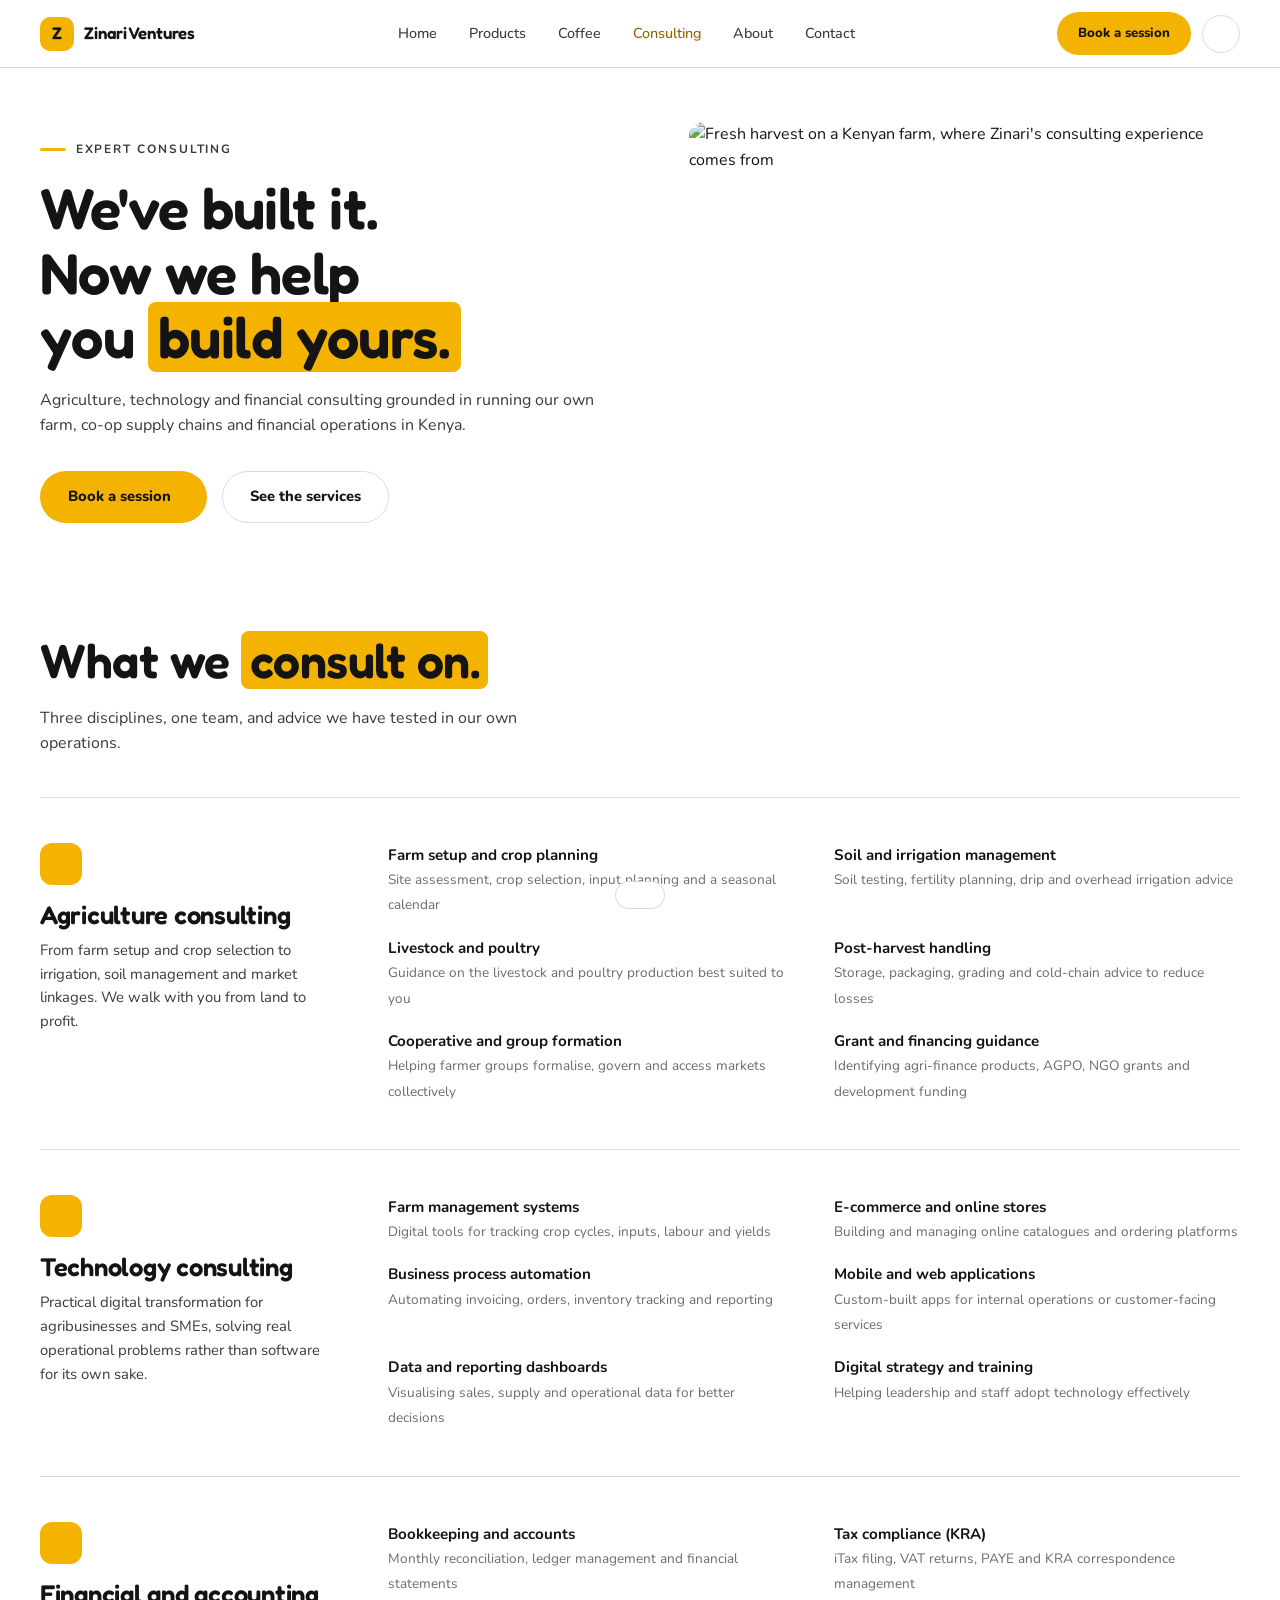
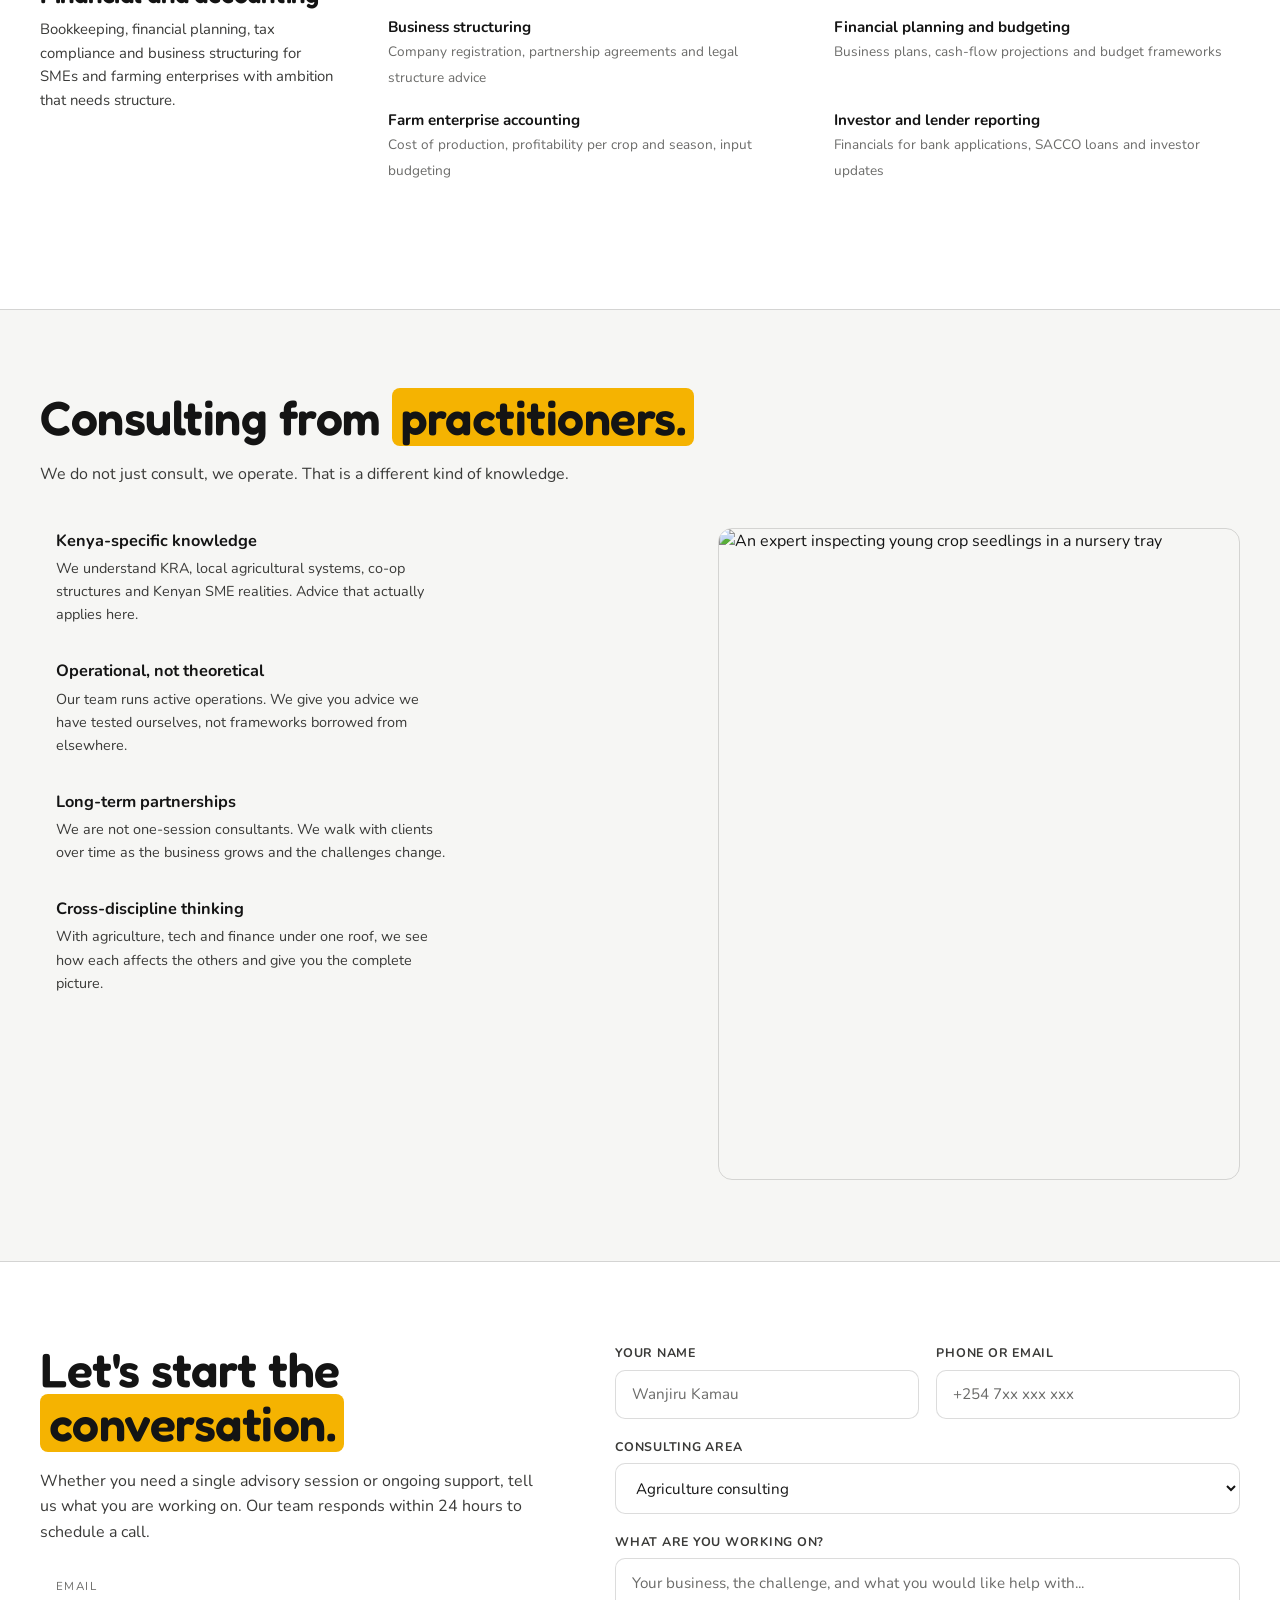
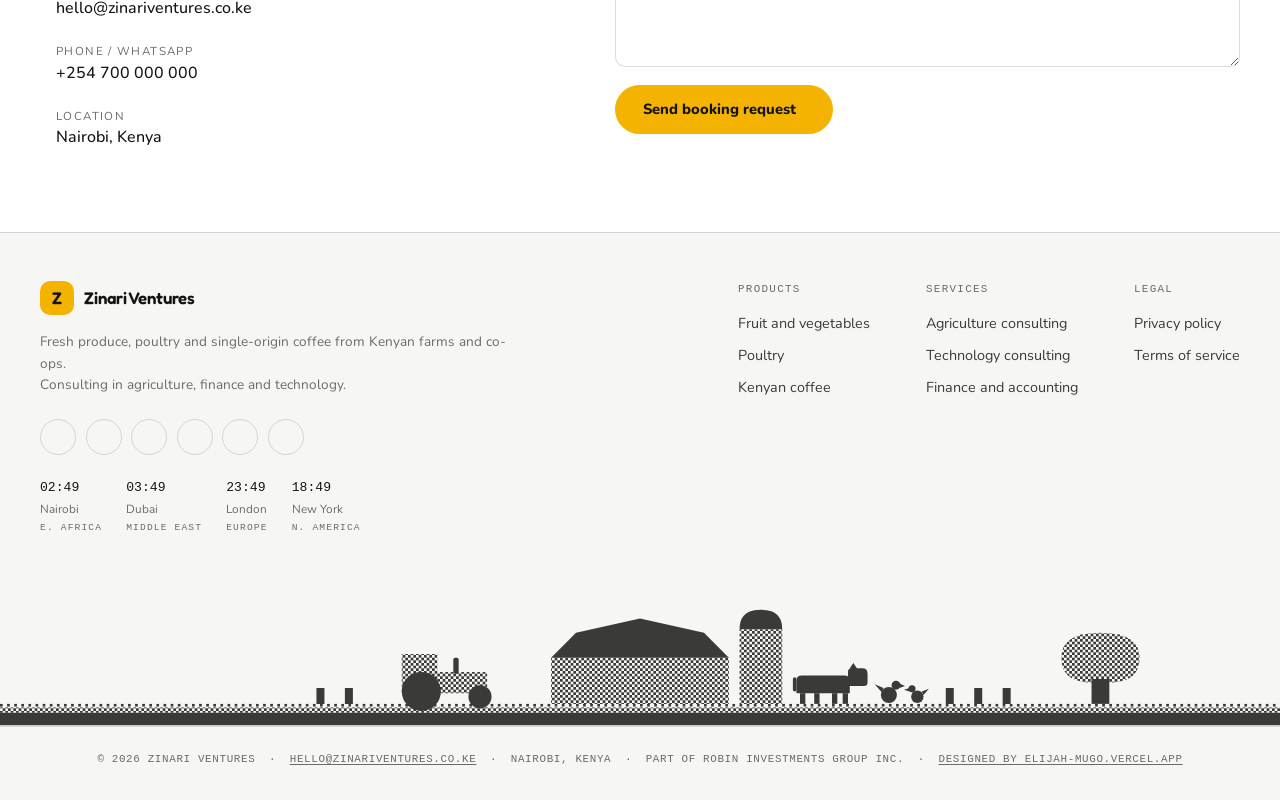
==== commit 2dadad6a: "Add Home link to nav menus and back button on products page Co-Authored-By: Claude Fable 5 <noreply@" ====
--- a/consulting.html
+++ b/consulting.html
@@ -24,6 +24,7 @@
       <span class="nav-logo-text">Zinari Ventures</span>
     </a>
     <ul class="nav-links">
+      <li><a href="index.html">Home</a></li>
       <li><a href="products.html">Products</a></li>
       <li><a href="index.html#coffee">Coffee</a></li>
       <li><a href="consulting.html" class="active">Consulting</a></li>
@@ -39,6 +40,7 @@
 </nav>
 
 <div class="mobile-menu" id="mobileMenu">
+  <a href="index.html">Home</a>
   <a href="products.html">Products</a>
   <a href="index.html#coffee">Coffee</a>
   <a href="consulting.html">Consulting</a>
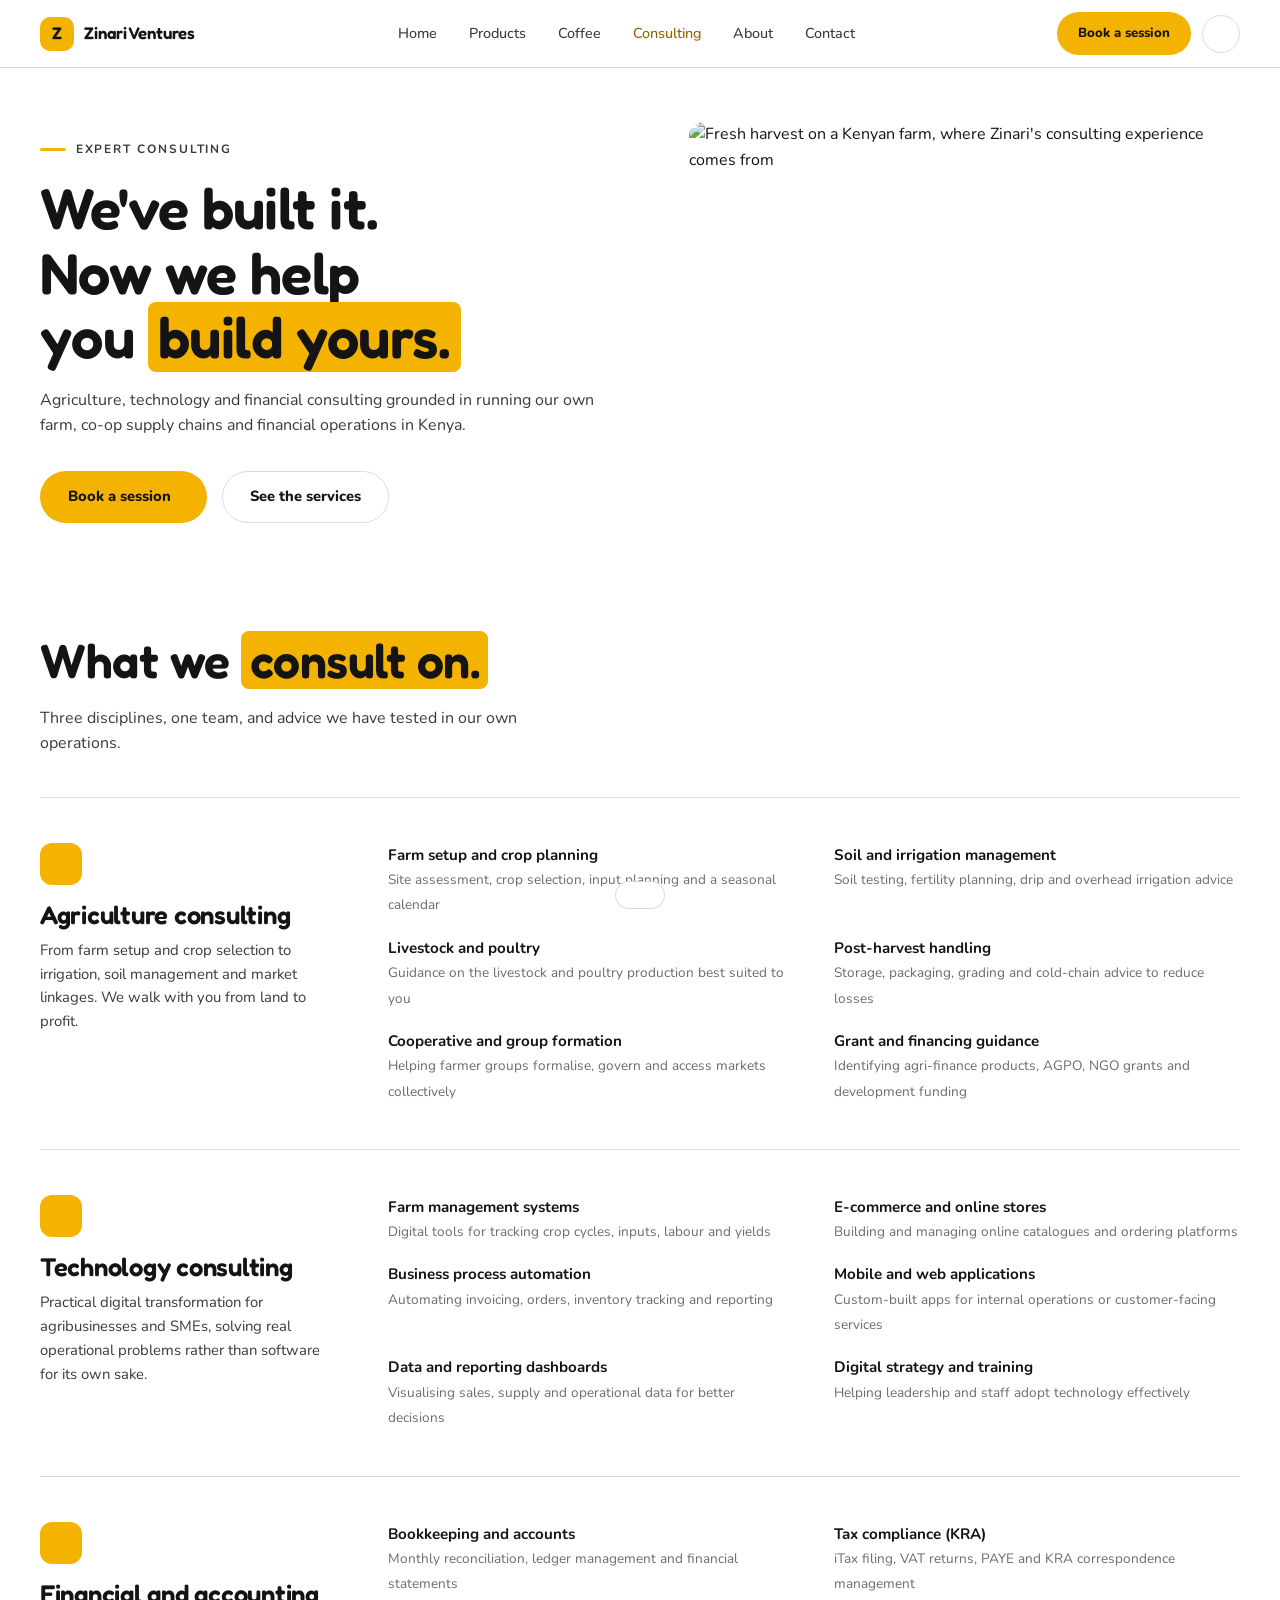
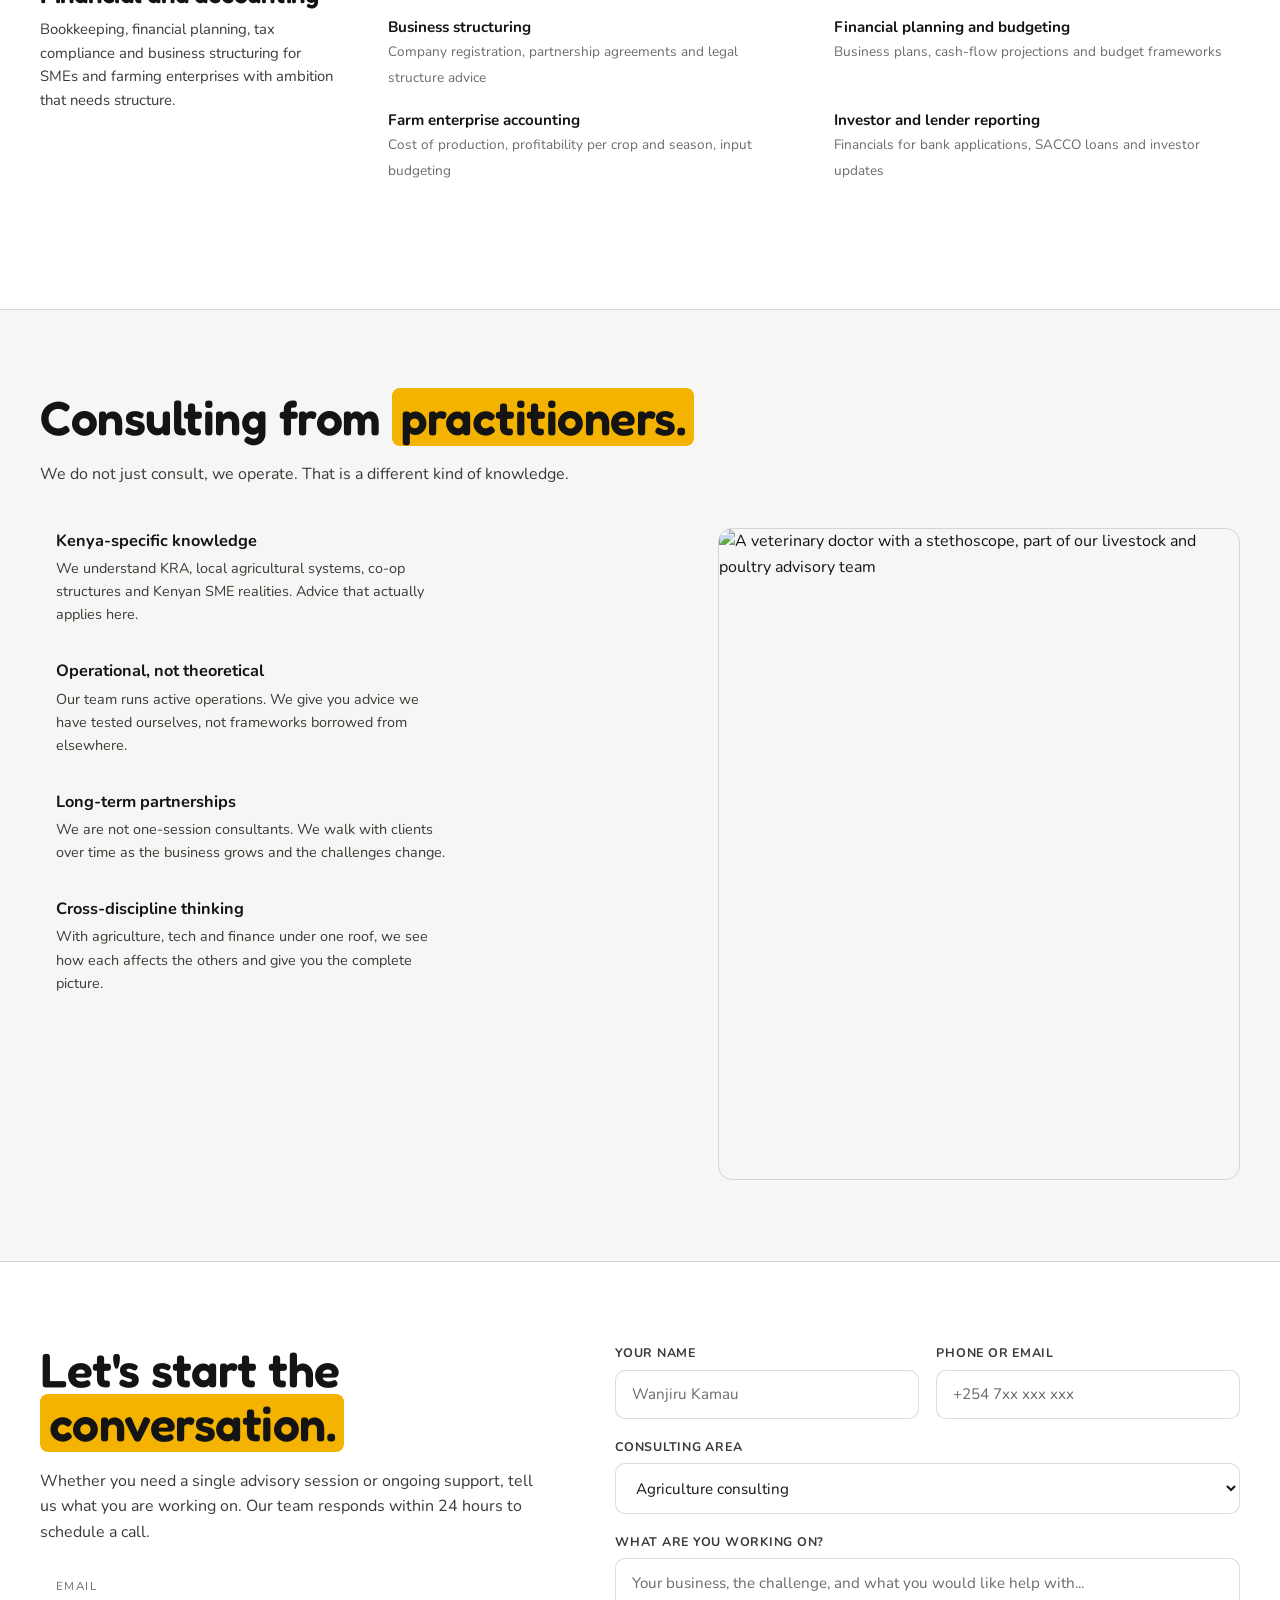
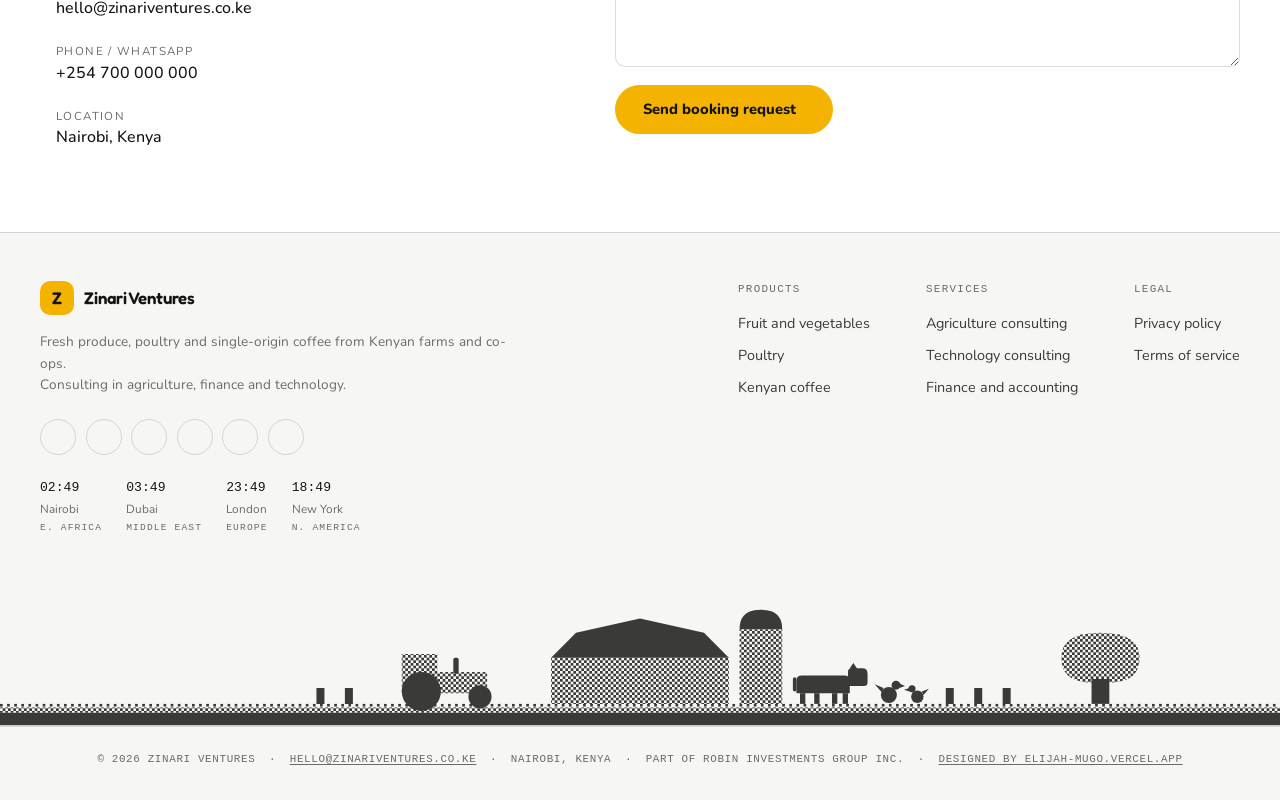
==== commit 47a431d7: "Consulting: African veterinary doctor photo in practitioners section Co-Authored-By: Claude Fable 5 " ====
--- a/consulting.html
+++ b/consulting.html
@@ -134,7 +134,7 @@
         <div class="why reveal"><i class="ph ph-circles-three-plus"></i><div><strong>Cross-discipline thinking</strong><p>With agriculture, tech and finance under one roof, we see how each affects the others and give you the complete picture.</p></div></div>
       </div>
       <div class="why-media reveal">
-        <img src="https://images.unsplash.com/photo-1530836369250-ef72a3f5cda8?auto=format&fit=crop&w=900&h=1100&q=80" alt="An expert inspecting young crop seedlings in a nursery tray" loading="lazy">
+        <img src="https://images.unsplash.com/photo-1651008376811-b90baee60c1f?auto=format&fit=crop&w=900&h=1100&q=80" alt="A veterinary doctor with a stethoscope, part of our livestock and poultry advisory team" loading="lazy">
       </div>
     </div>
   </div>
--- a/styles.css
+++ b/styles.css
@@ -165,7 +165,8 @@
 }
 .hero-word {
   position: absolute; inset: 0;
-  display: grid; place-items: center;
+  display: grid; place-items: start center;
+  padding-top: 5dvh;
   font-family: 'Anton', sans-serif;
   text-transform: uppercase;
   letter-spacing: 0.02em;
@@ -178,7 +179,7 @@
   position: relative; z-index: 1;
   width: min(74vw, 56dvh);
   aspect-ratio: 1;
-  margin-top: 9dvh;
+  margin-top: 10dvh;
 }
 .hero-photo img {
   width: 100%; height: 100%; object-fit: cover; border-radius: 50%;
@@ -205,6 +206,7 @@
 
 @media (min-width: 768px) {
   .hero-stage { min-height: 68dvh; }
+  .hero-word { place-items: center; padding-top: 0; }
   .hero-photo { width: min(44vw, 60dvh); margin-top: 10dvh; }
   .hero-foot {
     flex-direction: row; align-items: flex-end; justify-content: space-between;
